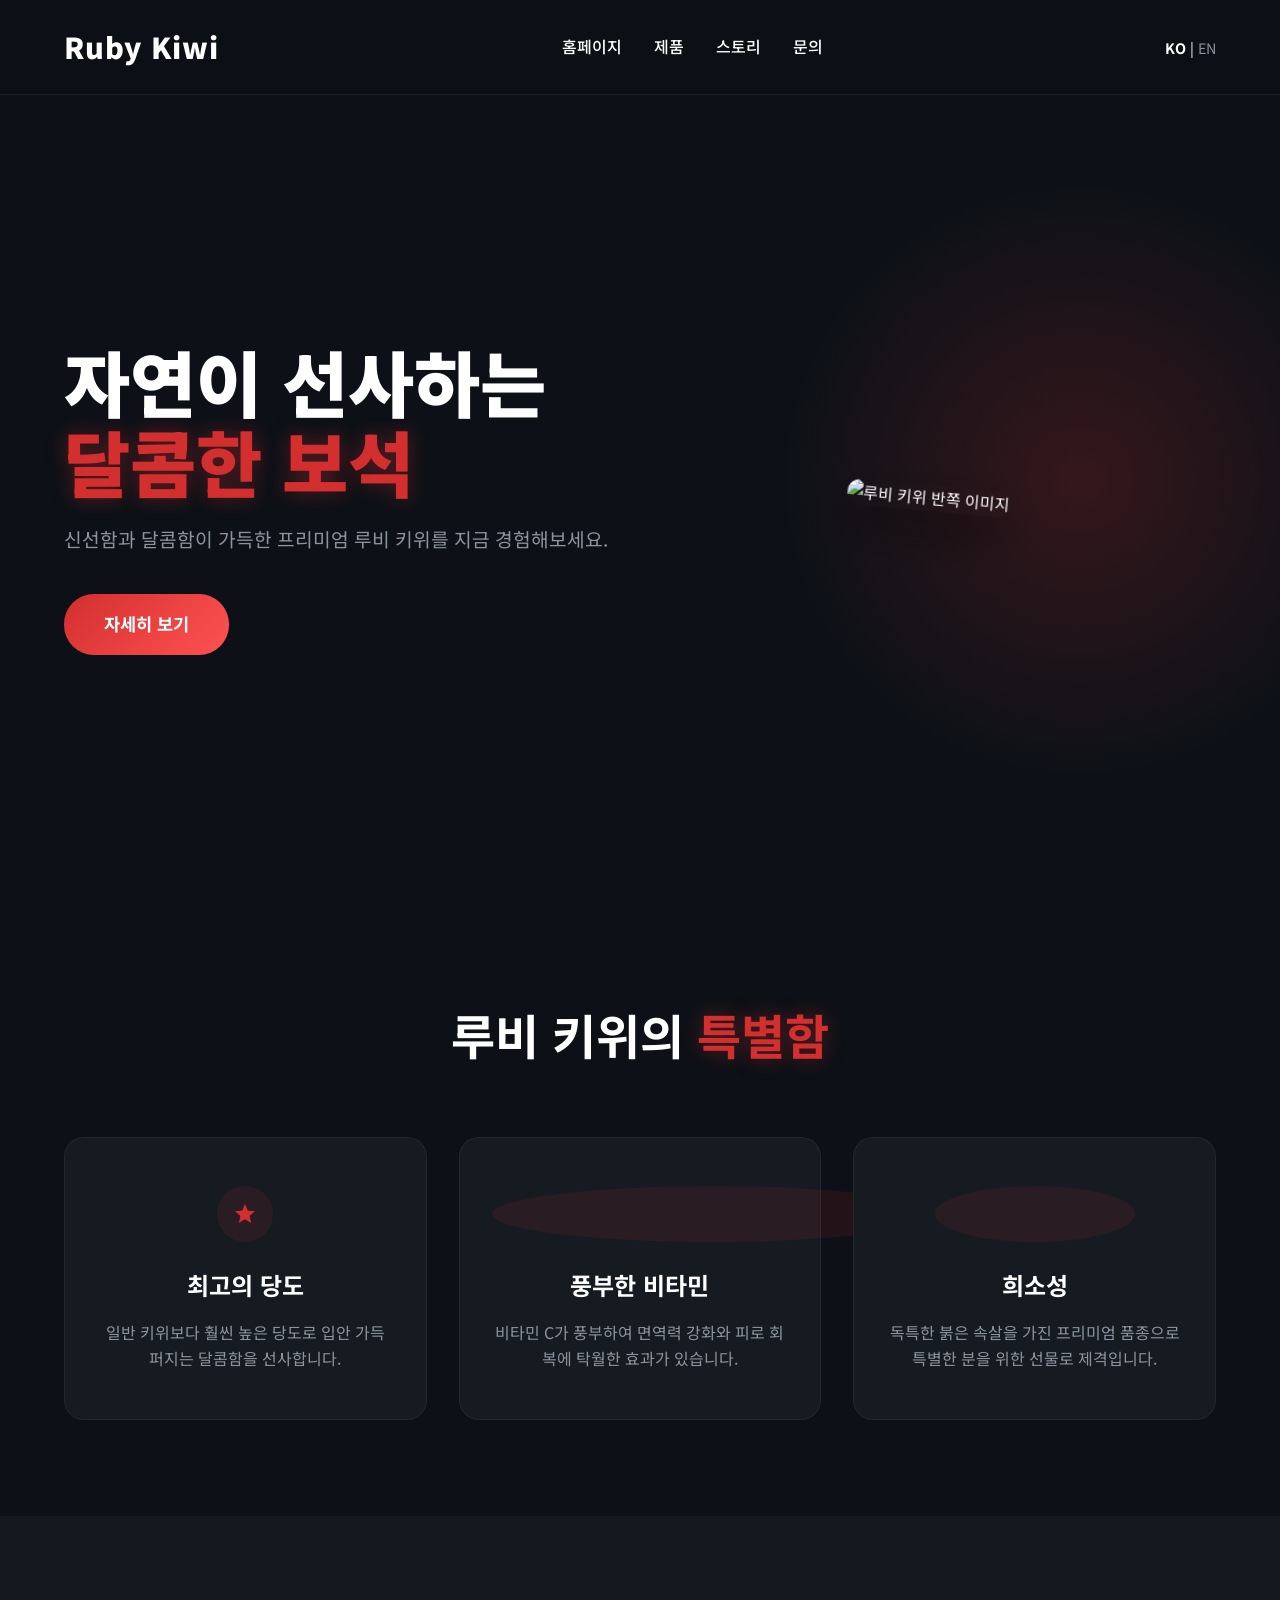
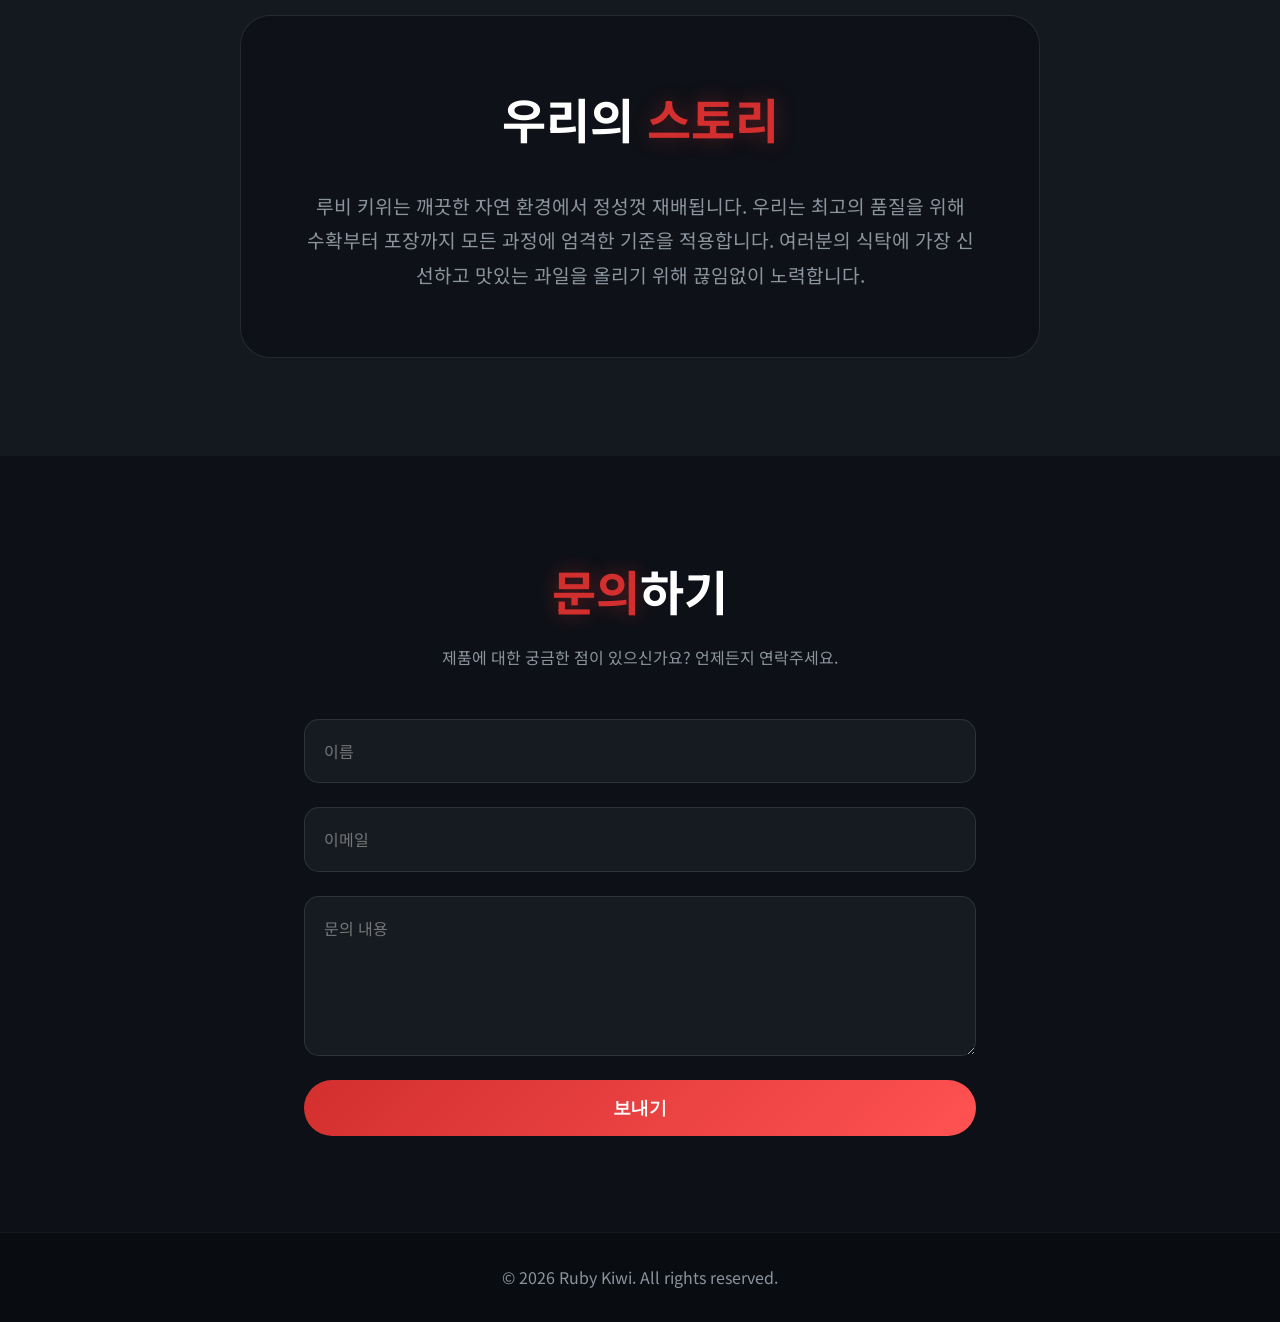
==== index.html @ ba84984a "Add files via upload" ====
<!DOCTYPE html>
<html lang="ko">
<head>
    <meta charset="UTF-8">
    <meta name="viewport" content="width=device-width, initial-scale=1.0">
    <title>루비 키위 - 자연이 선사하는 달콤한 보석</title>
    <meta name="description" content="프리미엄 루비 키위를 만나보세요. 비교할 수 없는 달콤함과 풍부한 영양.">
    <link rel="stylesheet" href="styles.css">
    <link href="https://fonts.googleapis.com/css2?family=Noto+Sans+KR:wght@300;400;500;700;900&display=swap" rel="stylesheet">
    <link href="https://fonts.googleapis.com/icon?family=Material+Icons" rel="stylesheet">
</head>
<body>
    <!-- Navbar -->
    <nav class="navbar">
        <div class="logo">Ruby Kiwi</div>
        <ul class="nav-links">
            <li><a href="#home">홈페이지</a></li>
            <li><a href="#product">제품</a></li>
            <li><a href="#story">스토리</a></li>
            <li><a href="#contact">문의</a></li>
        </ul>
        <div class="lang-toggle">
            <span class="active">KO</span> | <a href="index-en.html">EN</a>
        </div>
        <div class="hamburger">
            <span class="material-icons">menu</span>
        </div>
    </nav>

    <!-- Hero Section -->
    <section id="home" class="hero">
        <div class="hero-content">
            <h1>자연이 선사하는<br><span class="highlight">달콤한 보석</span></h1>
            <p>신선함과 달콤함이 가득한 프리미엄 루비 키위를 지금 경험해보세요.</p>
            <a href="#product" class="cta-button">자세히 보기</a>
        </div>
        <div class="hero-image">
            <img src="C:/Users/user/.gemini/antigravity/brain/adf90433-9764-4c41-afc2-1f262067467a/ruby_kiwi_hero_1777104100467.png" alt="루비 키위 반쪽 이미지">
        </div>
    </section>

    <!-- Features Section -->
    <section id="product" class="features">
        <h2>루비 키위의 <span class="highlight">특별함</span></h2>
        <div class="feature-grid">
            <div class="feature-card">
                <span class="material-icons feature-icon">star</span>
                <h3>최고의 당도</h3>
                <p>일반 키위보다 훨씬 높은 당도로 입안 가득 퍼지는 달콤함을 선사합니다.</p>
            </div>
            <div class="feature-card">
                <span class="material-icons feature-icon">health_and_safety</span>
                <h3>풍부한 비타민</h3>
                <p>비타민 C가 풍부하여 면역력 강화와 피로 회복에 탁월한 효과가 있습니다.</p>
            </div>
            <div class="feature-card">
                <span class="material-icons feature-icon">diamond</span>
                <h3>희소성</h3>
                <p>독특한 붉은 속살을 가진 프리미엄 품종으로 특별한 분을 위한 선물로 제격입니다.</p>
            </div>
        </div>
    </section>

    <!-- Story Section -->
    <section id="story" class="story">
        <div class="story-container">
            <div class="story-text">
                <h2>우리의 <span class="highlight">스토리</span></h2>
                <p>루비 키위는 깨끗한 자연 환경에서 정성껏 재배됩니다. 우리는 최고의 품질을 위해 수확부터 포장까지 모든 과정에 엄격한 기준을 적용합니다. 여러분의 식탁에 가장 신선하고 맛있는 과일을 올리기 위해 끊임없이 노력합니다.</p>
            </div>
        </div>
    </section>

    <!-- Contact Section -->
    <section id="contact" class="contact">
        <h2><span class="highlight">문의</span>하기</h2>
        <p>제품에 대한 궁금한 점이 있으신가요? 언제든지 연락주세요.</p>
        <form class="contact-form">
            <input type="text" placeholder="이름" required>
            <input type="email" placeholder="이메일" required>
            <textarea placeholder="문의 내용" rows="5" required></textarea>
            <button type="submit" class="cta-button">보내기</button>
        </form>
    </section>

    <!-- Footer -->
    <footer>
        <p>&copy; 2026 Ruby Kiwi. All rights reserved.</p>
    </footer>

    <script src="script.js"></script>
</body>
</html>
---- styles.css ----
:root {
    --primary-color: #D32F2F; /* Ruby Red */
    --secondary-color: #81C784; /* Kiwi Green */
    --bg-color: #0d1117; /* Dark background */
    --surface-color: #161b22;
    --text-primary: #ffffff;
    --text-secondary: #8b949e;
    --accent-color: #ff5252;
}

* {
    margin: 0;
    padding: 0;
    box-sizing: border-box;
    scroll-behavior: smooth;
}

body {
    font-family: 'Noto Sans KR', 'Outfit', sans-serif;
    background-color: var(--bg-color);
    color: var(--text-primary);
    line-height: 1.6;
    overflow-x: hidden;
}

.highlight {
    color: var(--primary-color);
    text-shadow: 0 0 20px rgba(211, 47, 47, 0.4);
}

/* Navbar */
.navbar {
    display: flex;
    justify-content: space-between;
    align-items: center;
    padding: 1.5rem 5%;
    background: rgba(13, 17, 23, 0.8);
    backdrop-filter: blur(10px);
    position: fixed;
    width: 100%;
    top: 0;
    z-index: 1000;
    border-bottom: 1px solid rgba(255, 255, 255, 0.05);
}

.logo {
    font-size: 1.8rem;
    font-weight: 900;
    color: var(--text-primary);
    letter-spacing: 1px;
}

.nav-links {
    display: flex;
    list-style: none;
    gap: 2rem;
}

.nav-links a {
    color: var(--text-primary);
    text-decoration: none;
    font-weight: 500;
    transition: color 0.3s ease;
    position: relative;
}

.nav-links a::after {
    content: '';
    position: absolute;
    bottom: -5px;
    left: 0;
    width: 0%;
    height: 2px;
    background-color: var(--primary-color);
    transition: width 0.3s ease;
}

.nav-links a:hover {
    color: var(--primary-color);
}

.nav-links a:hover::after {
    width: 100%;
}

.lang-toggle {
    font-size: 0.9rem;
}

.lang-toggle a {
    color: var(--text-secondary);
    text-decoration: none;
    transition: color 0.3s ease;
}

.lang-toggle a:hover, .lang-toggle .active {
    color: var(--text-primary);
    font-weight: bold;
}

.hamburger {
    display: none;
    cursor: pointer;
}

/* Hero Section */
.hero {
    display: flex;
    align-items: center;
    justify-content: space-between;
    min-height: 100vh;
    padding: 6rem 5% 0;
    position: relative;
    overflow: hidden;
}

.hero::before {
    content: '';
    position: absolute;
    width: 600px;
    height: 600px;
    background: radial-gradient(circle, rgba(211,47,47,0.2) 0%, rgba(13,17,23,0) 70%);
    top: 20%;
    right: -100px;
    z-index: -1;
    border-radius: 50%;
}

.hero-content {
    flex: 1;
    max-width: 600px;
    animation: slideInLeft 1s ease forwards;
}

.hero-content h1 {
    font-size: 4.5rem;
    line-height: 1.1;
    margin-bottom: 1.5rem;
    font-weight: 900;
}

.hero-content p {
    font-size: 1.2rem;
    color: var(--text-secondary);
    margin-bottom: 2.5rem;
}

.cta-button {
    display: inline-block;
    padding: 1rem 2.5rem;
    background: linear-gradient(135deg, var(--primary-color), var(--accent-color));
    color: white;
    text-decoration: none;
    border-radius: 30px;
    font-weight: 700;
    font-size: 1.1rem;
    transition: transform 0.3s ease, box-shadow 0.3s ease;
    border: none;
    cursor: pointer;
}

.cta-button:hover {
    transform: translateY(-3px);
    box-shadow: 0 10px 20px rgba(211, 47, 47, 0.4);
}

.hero-image {
    flex: 1;
    display: flex;
    justify-content: center;
    align-items: center;
    animation: fadeInRight 1s ease forwards;
}

.hero-image img {
    max-width: 100%;
    height: auto;
    border-radius: 20px;
    box-shadow: 0 20px 50px rgba(0,0,0,0.5);
    transform: rotate(5deg);
    transition: transform 0.5s ease;
}

.hero-image img:hover {
    transform: rotate(0deg) scale(1.05);
}

/* Features Section */
.features {
    padding: 6rem 5%;
    text-align: center;
}

.features h2 {
    font-size: 3rem;
    margin-bottom: 4rem;
}

.feature-grid {
    display: grid;
    grid-template-columns: repeat(auto-fit, minmax(300px, 1fr));
    gap: 2rem;
}

.feature-card {
    background: var(--surface-color);
    padding: 3rem 2rem;
    border-radius: 20px;
    border: 1px solid rgba(255,255,255,0.05);
    transition: transform 0.3s ease, box-shadow 0.3s ease;
}

.feature-card:hover {
    transform: translateY(-10px);
    box-shadow: 0 15px 30px rgba(0,0,0,0.3);
    border-color: rgba(211, 47, 47, 0.3);
}

.feature-icon {
    font-size: 3.5rem;
    color: var(--primary-color);
    margin-bottom: 1.5rem;
    background: rgba(211,47,47,0.1);
    padding: 1rem;
    border-radius: 50%;
}

.feature-card h3 {
    font-size: 1.5rem;
    margin-bottom: 1rem;
}

.feature-card p {
    color: var(--text-secondary);
}

/* Story Section */
.story {
    padding: 6rem 5%;
    background: linear-gradient(to right, rgba(22, 27, 34, 0.8), rgba(22, 27, 34, 0.8)), url('file:///C:/Users/user/.gemini/antigravity/brain/adf90433-9764-4c41-afc2-1f262067467a/ruby_kiwi_hero_1777104100467.png') center/cover fixed;
    display: flex;
    align-items: center;
    justify-content: center;
    min-height: 60vh;
}

.story-container {
    max-width: 800px;
    text-align: center;
    background: rgba(13, 17, 23, 0.85);
    padding: 4rem;
    border-radius: 30px;
    backdrop-filter: blur(10px);
    border: 1px solid rgba(255,255,255,0.1);
}

.story-container h2 {
    font-size: 3rem;
    margin-bottom: 2rem;
}

.story-container p {
    font-size: 1.2rem;
    color: var(--text-secondary);
    line-height: 1.8;
}

/* Contact Section */
.contact {
    padding: 6rem 5%;
    text-align: center;
    max-width: 800px;
    margin: 0 auto;
}

.contact h2 {
    font-size: 3rem;
    margin-bottom: 1rem;
}

.contact > p {
    color: var(--text-secondary);
    margin-bottom: 3rem;
}

.contact-form {
    display: flex;
    flex-direction: column;
    gap: 1.5rem;
}

.contact-form input, .contact-form textarea {
    width: 100%;
    padding: 1.2rem;
    background: var(--surface-color);
    border: 1px solid rgba(255,255,255,0.1);
    border-radius: 15px;
    color: var(--text-primary);
    font-family: inherit;
    font-size: 1rem;
    transition: border-color 0.3s ease;
}

.contact-form input:focus, .contact-form textarea:focus {
    outline: none;
    border-color: var(--primary-color);
}

/* Footer */
footer {
    background: #090c10;
    padding: 2rem 5%;
    text-align: center;
    color: var(--text-secondary);
    border-top: 1px solid rgba(255,255,255,0.05);
}

/* Animations */
@keyframes slideInLeft {
    from { opacity: 0; transform: translateX(-50px); }
    to { opacity: 1; transform: translateX(0); }
}

@keyframes fadeInRight {
    from { opacity: 0; transform: translateX(50px); }
    to { opacity: 1; transform: translateX(0); }
}

/* Responsive Design */
@media (max-width: 992px) {
    .hero {
        flex-direction: column;
        text-align: center;
        padding-top: 8rem;
    }
    .hero-content {
        margin-bottom: 4rem;
    }
    .hero-content h1 {
        font-size: 3.5rem;
    }
}

@media (max-width: 768px) {
    .nav-links {
        display: none;
        flex-direction: column;
        position: absolute;
        top: 100%;
        left: 0;
        width: 100%;
        background: var(--surface-color);
        padding: 2rem;
        text-align: center;
    }
    .nav-links.active {
        display: flex;
    }
    .hamburger {
        display: block;
    }
    .hero-content h1 {
        font-size: 2.8rem;
    }
    .story-container {
        padding: 2rem;
    }
}
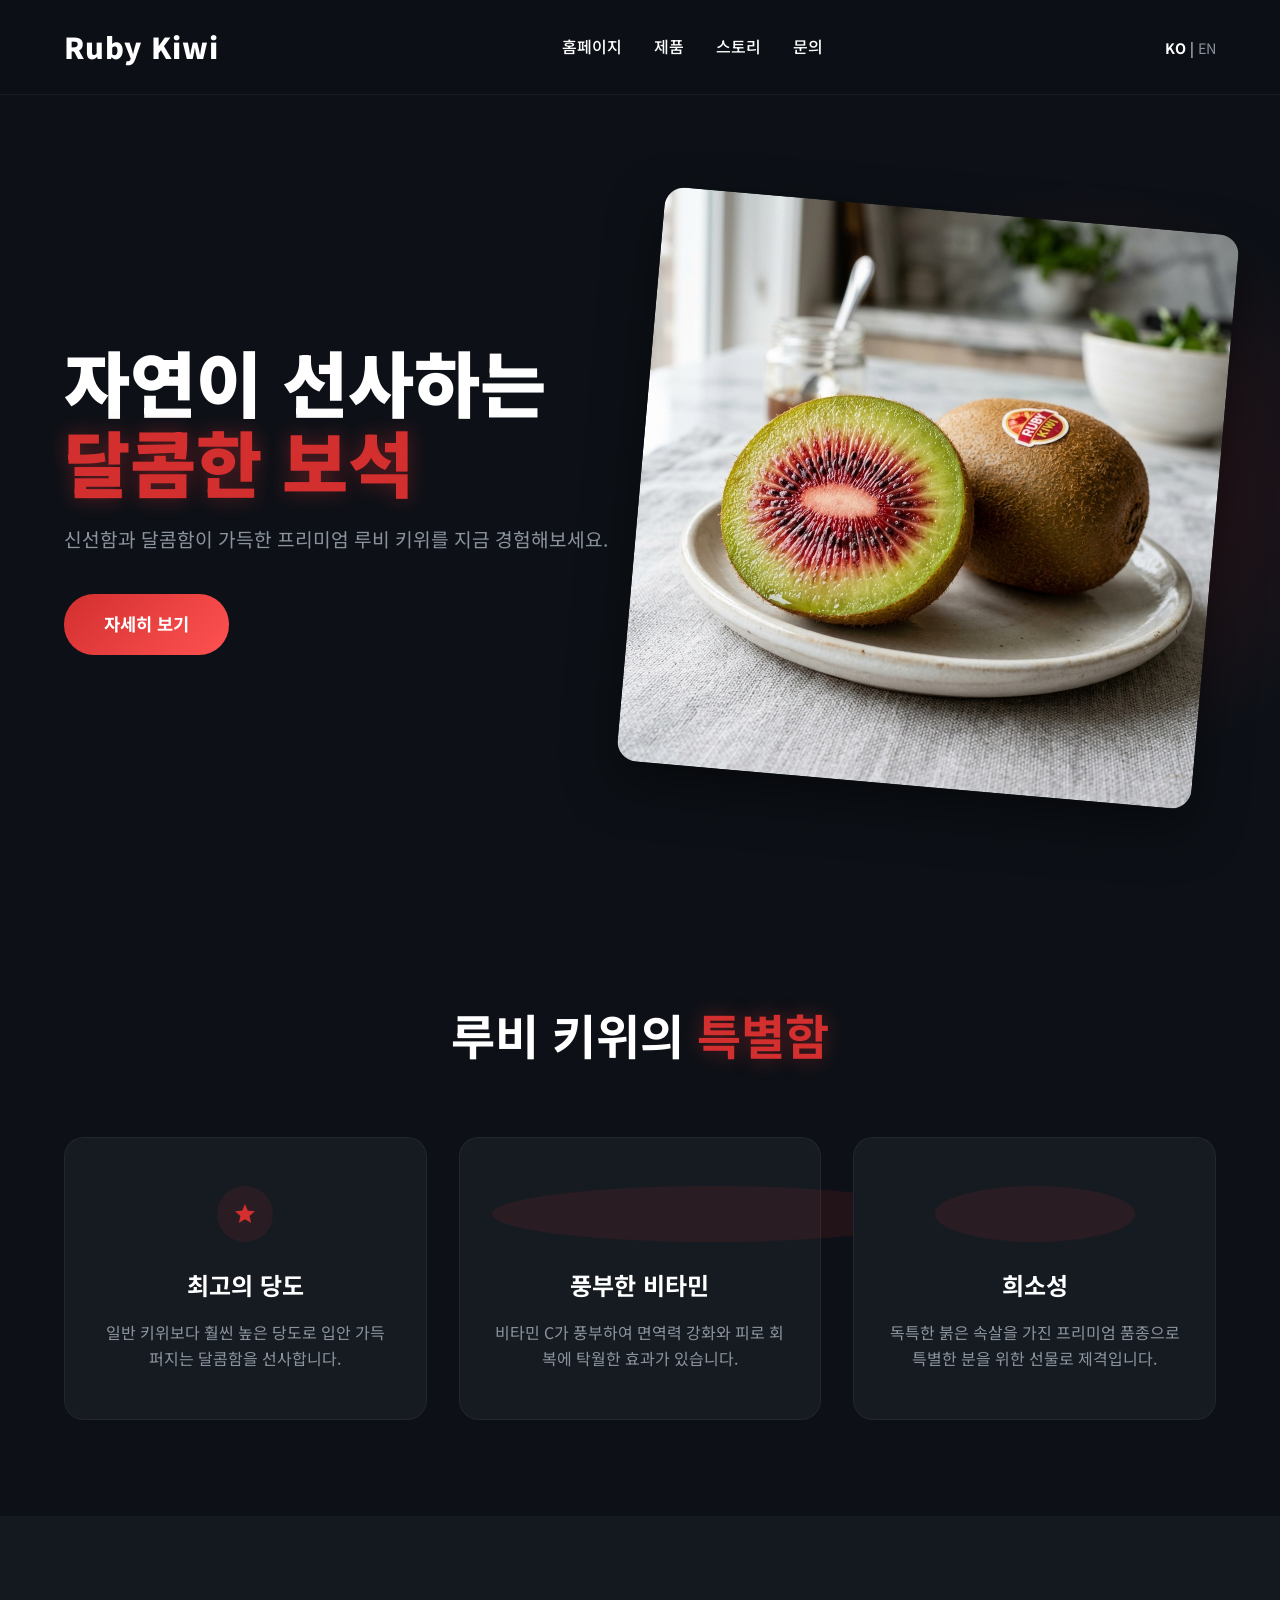
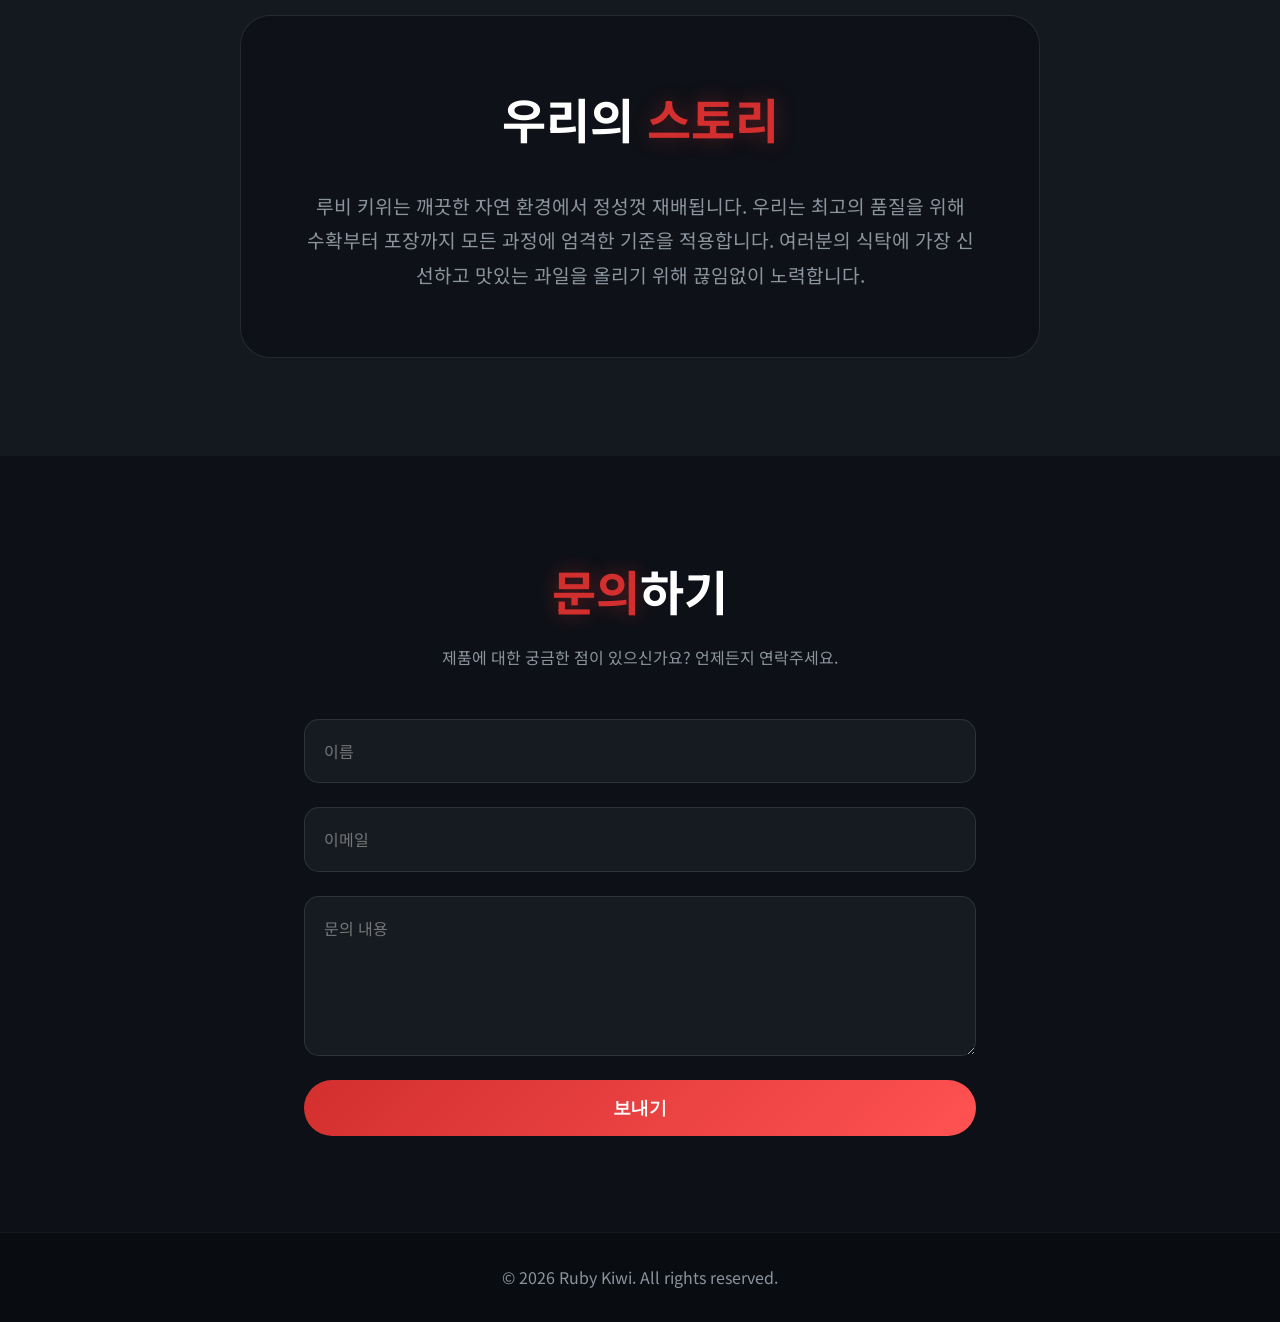
==== commit be40dc13: "Add files via upload" ====
--- a/index.html
+++ b/index.html
@@ -35,7 +35,7 @@
             <a href="#product" class="cta-button">자세히 보기</a>
         </div>
         <div class="hero-image">
-            <img src="C:/Users/user/.gemini/antigravity/brain/adf90433-9764-4c41-afc2-1f262067467a/ruby_kiwi_hero_1777104100467.png" alt="루비 키위 반쪽 이미지">
+            <img src="./ruby_kiwi_hero.png" alt="루비 키위 반쪽 이미지">
         </div>
     </section>
 
